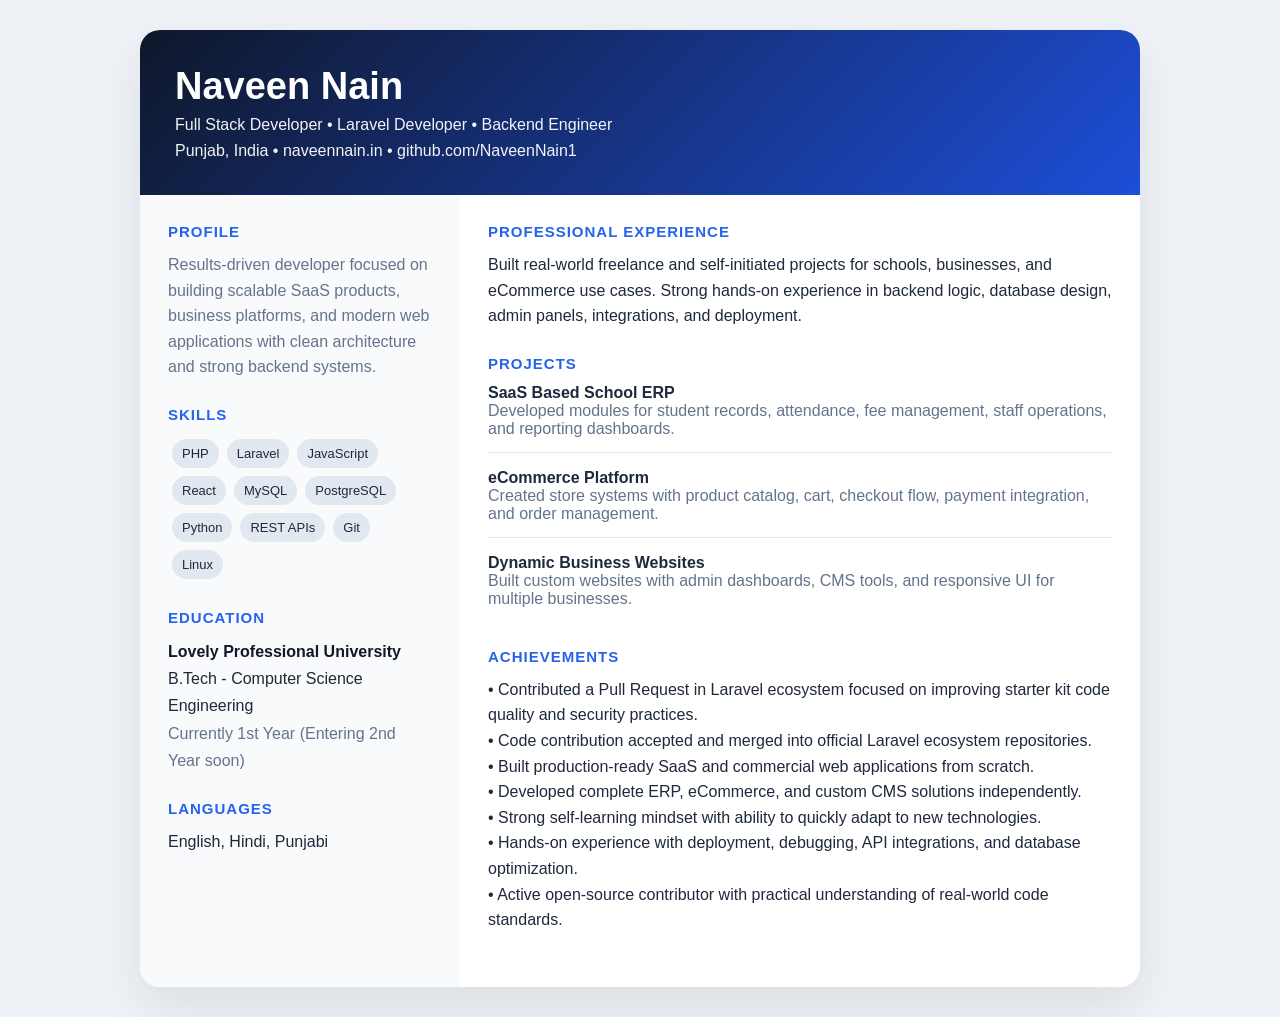
==== cv.html @ 50883e1c "Add resume webpage for Naveen Nain Created a resume webpage for Naveen Nain, including sections for " ====
<!DOCTYPE html>
<html lang="en">
<head>
<meta charset="UTF-8">
<meta name="viewport" content="width=device-width, initial-scale=1.0">
<title>Naveen Nain | Resume</title>
<style>
*{margin:0;padding:0;box-sizing:border-box}body{font-family:Inter,Arial,sans-serif;background:#eef2f7;color:#1e293b;padding:30px}.resume{max-width:1000px;margin:auto;background:#fff;border-radius:20px;overflow:hidden;box-shadow:0 20px 45px rgba(0,0,0,.08)}.top{background:linear-gradient(135deg,#0f172a,#1d4ed8);color:#fff;padding:35px}.top h1{font-size:38px}.top p{margin-top:8px;opacity:.95}.main{display:grid;grid-template-columns:320px 1fr}.left{background:#f8fafc;padding:28px}.right{padding:28px}.section{margin-bottom:26px}.section h3{font-size:15px;text-transform:uppercase;letter-spacing:1px;color:#2563eb;margin-bottom:12px}.item{margin-bottom:12px;line-height:1.6}.skills span{display:inline-block;background:#e2e8f0;padding:7px 10px;border-radius:999px;margin:4px;font-size:13px}.project{margin-bottom:16px;padding-bottom:14px;border-bottom:1px solid #e5e7eb}.project:last-child{border:none}.muted{color:#64748b}.edu{line-height:1.7}.highlight{font-weight:600;color:#111827}@media(max-width:820px){.main{grid-template-columns:1fr}.left{border-bottom:1px solid #e5e7eb}body{padding:10px}}
</style>
</head>
<body>
<div class="resume">
<div class="top">
<h1>Naveen Nain</h1>
<p>Full Stack Developer • Laravel Developer • Backend Engineer</p>
<p>Punjab, India • naveennain.in • github.com/NaveenNain1</p>
</div>
<div class="main">
<div class="left">
<div class="section">
<h3>Profile</h3>
<p class="item muted">Results-driven developer focused on building scalable SaaS products, business platforms, and modern web applications with clean architecture and strong backend systems.</p>
</div>
<div class="section">
<h3>Skills</h3>
<div class="skills">
<span>PHP</span><span>Laravel</span><span>JavaScript</span><span>React</span><span>MySQL</span><span>PostgreSQL</span><span>Python</span><span>REST APIs</span><span>Git</span><span>Linux</span>
</div>
</div>
<div class="section">
<h3>Education</h3>
<p class="edu"><span class="highlight">Lovely Professional University</span><br>B.Tech - Computer Science Engineering<br><span class="muted">Currently 1st Year (Entering 2nd Year soon)</span></p>
</div>
<div class="section">
<h3>Languages</h3>
<p class="item">English, Hindi, Punjabi</p>
</div>
</div>
<div class="right">
<div class="section">
<h3>Professional Experience</h3>
<p class="item">Built real-world freelance and self-initiated projects for schools, businesses, and eCommerce use cases. Strong hands-on experience in backend logic, database design, admin panels, integrations, and deployment.</p>
</div>
<div class="section">
<h3>Projects</h3>
<div class="project"><strong>SaaS Based School ERP</strong><div class="muted">Developed modules for student records, attendance, fee management, staff operations, and reporting dashboards.</div></div>
<div class="project"><strong>eCommerce Platform</strong><div class="muted">Created store systems with product catalog, cart, checkout flow, payment integration, and order management.</div></div>
<div class="project"><strong>Dynamic Business Websites</strong><div class="muted">Built custom websites with admin dashboards, CMS tools, and responsive UI for multiple businesses.</div></div>
</div>
<div class="section">
<h3>Achievements</h3>
<p class="item">• Contributed a Pull Request in Laravel ecosystem focused on improving starter kit code quality and security practices.<br>• Code contribution accepted and merged into official Laravel ecosystem repositories.<br>• Built production-ready SaaS and commercial web applications from scratch.<br>• Developed complete ERP, eCommerce, and custom CMS solutions independently.<br>• Strong self-learning mindset with ability to quickly adapt to new technologies.<br>• Hands-on experience with deployment, debugging, API integrations, and database optimization.<br>• Active open-source contributor with practical understanding of real-world code standards.</p>
</div>
</div>
</div>
</div>
</body>
</html>
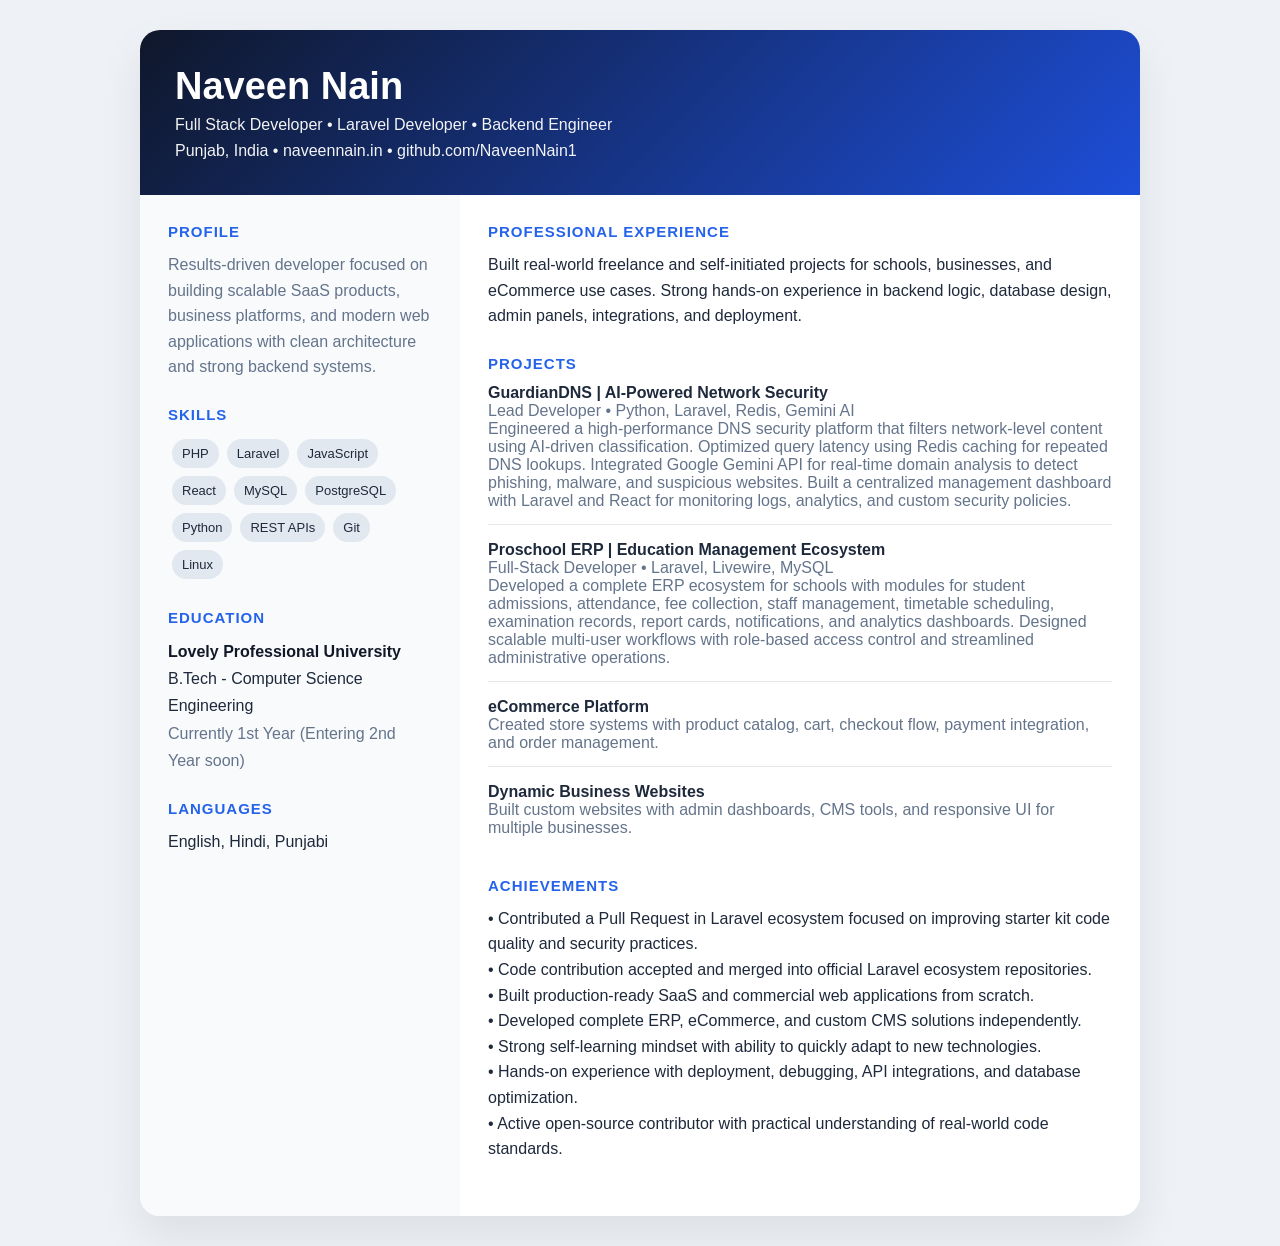
==== commit d260fc8f: "Update project descriptions in cv.html Added details about GuardianDNS and Proschool ERP projects, i" ====
--- a/cv.html
+++ b/cv.html
@@ -43,7 +43,8 @@
 </div>
 <div class="section">
 <h3>Projects</h3>
-<div class="project"><strong>SaaS Based School ERP</strong><div class="muted">Developed modules for student records, attendance, fee management, staff operations, and reporting dashboards.</div></div>
+<div class="project"><strong>GuardianDNS | AI-Powered Network Security</strong><div class="muted">Lead Developer • Python, Laravel, Redis, Gemini AI<br>Engineered a high-performance DNS security platform that filters network-level content using AI-driven classification. Optimized query latency using Redis caching for repeated DNS lookups. Integrated Google Gemini API for real-time domain analysis to detect phishing, malware, and suspicious websites. Built a centralized management dashboard with Laravel and React for monitoring logs, analytics, and custom security policies.</div></div>
+<div class="project"><strong>Proschool ERP | Education Management Ecosystem</strong><div class="muted">Full-Stack Developer • Laravel, Livewire, MySQL<br>Developed a complete ERP ecosystem for schools with modules for student admissions, attendance, fee collection, staff management, timetable scheduling, examination records, report cards, notifications, and analytics dashboards. Designed scalable multi-user workflows with role-based access control and streamlined administrative operations.</div></div>
 <div class="project"><strong>eCommerce Platform</strong><div class="muted">Created store systems with product catalog, cart, checkout flow, payment integration, and order management.</div></div>
 <div class="project"><strong>Dynamic Business Websites</strong><div class="muted">Built custom websites with admin dashboards, CMS tools, and responsive UI for multiple businesses.</div></div>
 </div>
